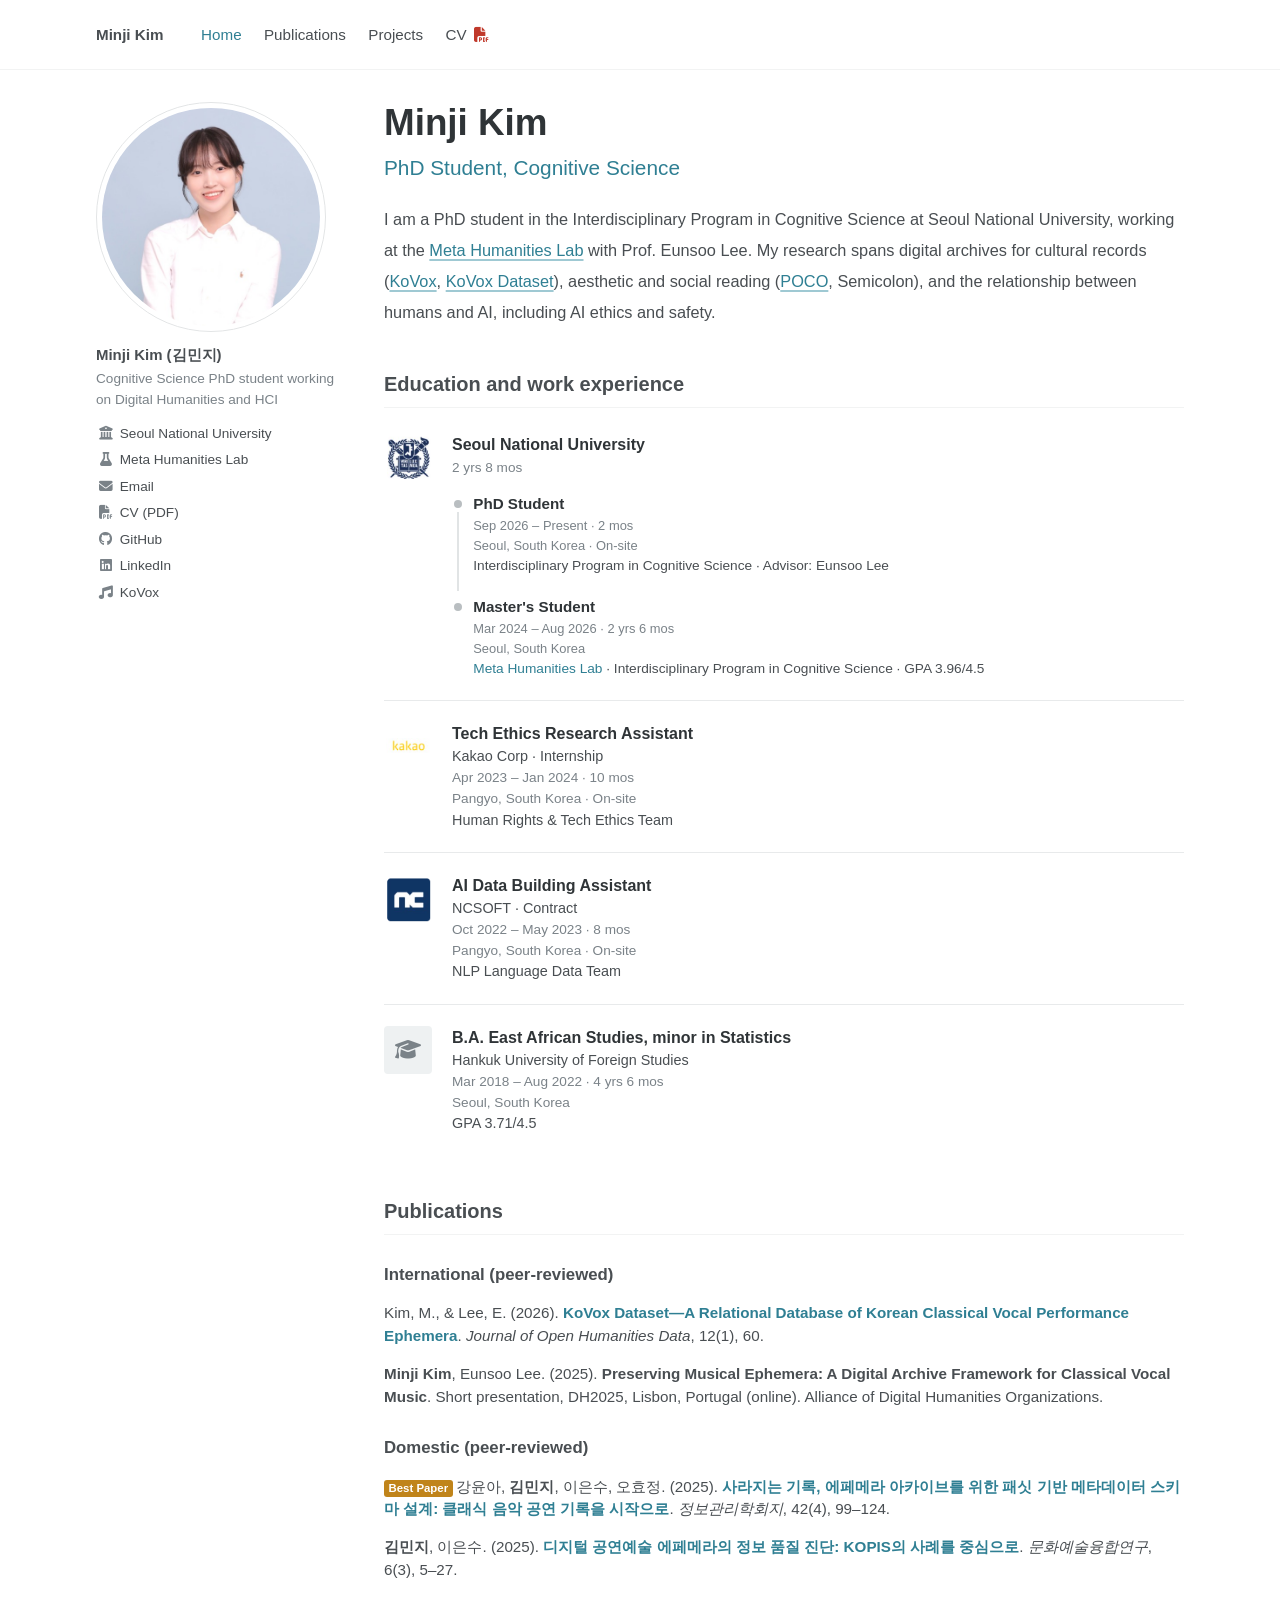
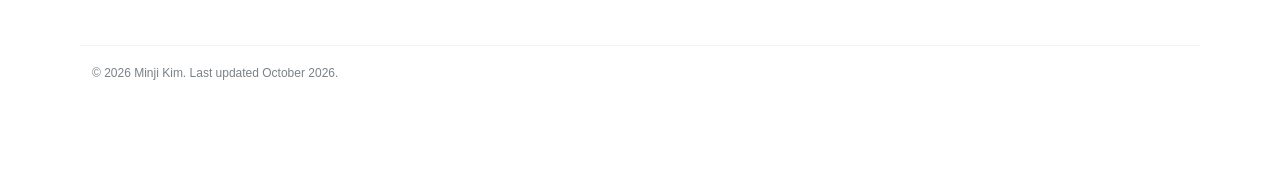
==== index.html @ e8cba194 "Add LinkedIn link to sidebar Co-Authored-By: Claude Opus 5.5 <noreply@anthropic.com>" ====
<!doctype html>
<html lang="en">
<head>
<meta charset="utf-8">
<meta name="viewport" content="width=device-width, initial-scale=1">
<title>Home - Minji Kim</title>
<meta name="description" content="Minji Kim (김민지) — Cognitive Science PhD student at Seoul National University. Digital Humanities, HCI, AI and Human.">
<link rel="stylesheet" href="https://cdnjs.cloudflare.com/ajax/libs/font-awesome/6.5.2/css/all.min.css">
<link rel="stylesheet" href="assets/style.css">
</head>
<body>
<header class="masthead">
  <div class="masthead__inner">
    <ul>
      <li><a class="site-title" href="index.html">Minji Kim</a></li>
      <li><a href="index.html" class="active">Home</a></li>
      <li><a href="publications.html">Publications</a></li>
      <li><a href="projects.html">Projects</a></li>
      <li><a href="files/Minji_Kim_CV.pdf" target="_blank" rel="noopener">CV <i class="fas fa-file-pdf" aria-label="PDF"></i></a></li>
    </ul>
  </div>
</header>
<div id="main">

<aside class="sidebar">
  <div class="author__avatar"><img src="images/profile.jpg" alt="Minji Kim (김민지)"></div>
  <h3 class="author__name">Minji Kim (김민지)</h3>
  <p class="author__bio">Cognitive Science PhD student working on Digital Humanities and HCI</p>
  <ul class="author__urls">
    <li><i class="fas fa-building-columns"></i>Seoul National University</li>
    <li><a href="https://www.metahumanities.org/" target="_blank" rel="noopener"><i class="fas fa-flask"></i>Meta Humanities Lab</a></li>
    <li><a href="mailto:happyhill@snu.ac.kr"><i class="fas fa-envelope"></i>Email</a></li>
    <li><a href="files/Minji_Kim_CV.pdf" target="_blank" rel="noopener"><i class="fas fa-file-pdf"></i>CV (PDF)</a></li>
    <li><a href="https://github.com/happyhillll" target="_blank" rel="noopener"><i class="fab fa-github"></i>GitHub</a></li>
    <li><a href="https://www.linkedin.com/in/%EB%AF%BC%EC%A7%80-%EA%B9%80-958762246" target="_blank" rel="noopener"><i class="fab fa-linkedin"></i>LinkedIn</a></li>
    <li><a href="https://kovox.co.kr/" target="_blank" rel="noopener"><i class="fas fa-music"></i>KoVox</a></li>
  </ul>
</aside>
<article class="page__content">


<header class="intro">
  <h1 class="intro__name">Minji Kim</h1>
  <p class="intro__role">PhD Student, Cognitive Science</p>
  <p class="intro__text">I am a PhD student in the Interdisciplinary Program in Cognitive Science at Seoul National University, working at the <a href="https://www.metahumanities.org/" target="_blank" rel="noopener">Meta Humanities Lab</a> with Prof. Eunsoo Lee. My research spans digital archives for cultural records (<a href="https://kovox.co.kr/" target="_blank" rel="noopener">KoVox</a>, <a href="https://doi.org/10.5334/johd.417" target="_blank" rel="noopener">KoVox Dataset</a>), aesthetic and social reading (<a href="https://happyhillll.github.io/poco/" target="_blank" rel="noopener">POCO</a>, Semicolon), and the relationship between humans and AI, including AI ethics and safety.</p>
</header>

<h2 id="experience">Education and work experience</h2>
<div class="xl">
<section class="xl__item">
  <div class="xl__logo"><img src="images/logos/snu.png" alt="Seoul National University logo"></div>
  <div class="xl__body">
    <p class="xl__org">Seoul National University</p>
    <p class="xl__meta">2 yrs 8 mos</p>
    <ol class="xl__roles">
      <li>
      <p class="xl__title">PhD Student</p>
      <p class="xl__meta">Sep 2026 – Present · 2 mos</p>
      <p class="xl__meta">Seoul, South Korea · On-site</p>
      <p class="xl__note">Interdisciplinary Program in Cognitive Science · Advisor: Eunsoo Lee</p>
      </li>
      <li>
      <p class="xl__title">Master's Student</p>
      <p class="xl__meta">Mar 2024 – Aug 2026 · 2 yrs 6 mos</p>
      <p class="xl__meta">Seoul, South Korea</p>
      <p class="xl__note"><a href="https://www.metahumanities.org/" target="_blank" rel="noopener">Meta Humanities Lab</a> · Interdisciplinary Program in Cognitive Science · GPA 3.96/4.5</p>
      </li>
    </ol>
  </div>
</section>
<section class="xl__item">
  <div class="xl__logo"><img src="images/logos/kakao.png" alt="Kakao logo"></div>
  <div class="xl__body">
    <p class="xl__title">Tech Ethics Research Assistant</p>
      <p class="xl__sub">Kakao Corp · Internship</p>
      <p class="xl__meta">Apr 2023 – Jan 2024 · 10 mos</p>
      <p class="xl__meta">Pangyo, South Korea · On-site</p>
      <p class="xl__note">Human Rights &amp; Tech Ethics Team</p>
  </div>
</section>
<section class="xl__item">
  <div class="xl__logo"><img src="images/logos/nc.png" alt="NCSOFT logo"></div>
  <div class="xl__body">
    <p class="xl__title">AI Data Building Assistant</p>
      <p class="xl__sub">NCSOFT · Contract</p>
      <p class="xl__meta">Oct 2022 – May 2023 · 8 mos</p>
      <p class="xl__meta">Pangyo, South Korea · On-site</p>
      <p class="xl__note">NLP Language Data Team</p>
  </div>
</section>
<section class="xl__item">
  <div class="xl__logo"><span class="xl__logo-fallback"><i class="fas fa-graduation-cap" aria-hidden="true"></i></span></div>
  <div class="xl__body">
    <p class="xl__title">B.A. East African Studies, minor in Statistics</p>
      <p class="xl__sub">Hankuk University of Foreign Studies</p>
      <p class="xl__meta">Mar 2018 – Aug 2022 · 4 yrs 6 mos</p>
      <p class="xl__meta">Seoul, South Korea</p>
      <p class="xl__note">GPA 3.71/4.5</p>
  </div>
</section>
</div>

<h2 id="publications">Publications</h2>
<h3>International (peer-reviewed)</h3>

<p>Kim, M., &amp; Lee, E. (2026). <a href="https://doi.org/10.5334/johd.417" target="_blank" rel="noopener"><strong>KoVox Dataset—A Relational Database of Korean Classical Vocal Performance Ephemera</strong></a>. <em>Journal of Open Humanities Data</em>, 12(1), 60.</p>
<p><strong>Minji Kim</strong>, Eunsoo Lee. (2025). <strong>Preserving Musical Ephemera: A Digital Archive Framework for Classical Vocal Music</strong>. Short presentation, DH2025, Lisbon, Portugal (online). Alliance of Digital Humanities Organizations.</p>
<h3>Domestic (peer-reviewed)</h3>

<p><span class="badge">Best Paper</span>강윤아, <strong>김민지</strong>, 이은수, 오효정. (2025). <a href="https://doi.org/10.3743/KOSIM.2025.42.4.099" target="_blank" rel="noopener"><strong>사라지는 기록, 에페메라 아카이브를 위한 패싯 기반 메타데이터 스키마 설계: 클래식 음악 공연 기록을 시작으로</strong></a>. <em>정보관리학회지</em>, 42(4), 99–124.</p>
<p><strong>김민지</strong>, 이은수. (2025). <a href="https://doi.org/10.47415/IRAC.6.3.1" target="_blank" rel="noopener"><strong>디지털 공연예술 에페메라의 정보 품질 진단: KOPIS의 사례를 중심으로</strong></a>. <em>문화예술융합연구</em>, 6(3), 5–27.</p>

</article>
</div>
<footer class="page__footer">© 2026 Minji Kim. Last updated October 2026.</footer>
</body>
</html>
---- assets/style.css ----
/* Layout modeled on the AcademicPages / Minimal Mistakes theme */
:root {
  --text: #494e52;
  --text-light: #7a8288;
  --bg: #fff;
  --border: #f2f3f3;
  --link: #2f7f93;
  --link-hover: #23606f;
  --font: -apple-system, ".SFNSText-Regular", "San Francisco", "Roboto", "Segoe UI",
          "Helvetica Neue", "Apple SD Gothic Neo", "Malgun Gothic", Arial, sans-serif;
}

* { box-sizing: border-box; }
html { font-size: 16px; -webkit-text-size-adjust: 100%; }
body {
  margin: 0;
  padding: 70px 0 6em;
  background: var(--bg);
  color: var(--text);
  font-family: var(--font);
  line-height: 1.5;
}
a { color: var(--link); text-decoration: none; }
a:hover { color: var(--link-hover); text-decoration: underline; }

/* Top navigation */
.masthead {
  position: fixed; top: 0; left: 0; right: 0; height: 70px;
  background: var(--bg);
  border-bottom: 1px solid var(--border);
  z-index: 20;
}
.masthead__inner {
  max-width: 1120px; margin: 0 auto; padding: 0 1em;
  height: 100%; display: flex; align-items: center; overflow-x: auto;
}
.masthead ul { list-style: none; margin: 0; padding: 0; display: flex; gap: 1.4em; white-space: nowrap; }
.masthead a { color: var(--text); font-size: 0.95em; }
.masthead a:hover { color: var(--link); text-decoration: none; }
.masthead .site-title { font-weight: 700; padding-right: 1em; }
.masthead a.active { color: var(--link); }

/* Main grid */
#main {
  max-width: 1120px; margin: 0 auto; padding: 2em 1em 0;
  display: grid; grid-template-columns: 240px 1fr; gap: 3em;
}

/* Sidebar */
.sidebar { position: sticky; top: 100px; align-self: start; font-size: 0.85em; }
.author__avatar img {
  width: 100%; max-width: 230px; border-radius: 50%;
  border: 1px solid #e3e5e6; padding: 5px; display: block;
}
.author__name { margin: 0.8em 0 0.2em; font-size: 1.1em; color: var(--text); }
.author__bio { margin: 0 0 1em; color: var(--text-light); }
.author__urls { list-style: none; margin: 0; padding: 0; }
.author__urls li { margin-bottom: 0.45em; white-space: nowrap; }
.author__urls a { color: var(--text); }
.author__urls a:hover { color: var(--link); }
.author__urls i { width: 1.4em; text-align: center; margin-right: 0.35em; color: var(--text-light); }

/* Content */
.page__title { margin: 0 0 0.6em; font-size: 1.563em; line-height: 1.2; }
.page__content h2 {
  font-size: 1.25em; margin: 2em 0 0.6em; padding-bottom: 0.4em;
  border-bottom: 1px solid var(--border);
}
.page__content h3 { font-size: 1.05em; margin: 1.6em 0 0.4em; }
.page__content p, .page__content li { font-size: 0.95em; }
.page__content ul { padding-left: 1.3em; }
.page__content li { margin-bottom: 0.3em; }
.meta { color: var(--text-light); font-size: 0.85em; }
.entry { margin-bottom: 1.4em; }
.entry h3 { margin: 0 0 0.15em; display: flex; justify-content: space-between; gap: 1em; flex-wrap: wrap; }
.entry h3 .meta { font-weight: normal; }
.badge {
  display: inline-block; font-size: 0.75em; font-weight: 600; color: #fff;
  background: #c0841a; border-radius: 3px; padding: 0 0.4em; margin-right: 0.3em;
}

/* Footer */
.page__footer {
  max-width: 1120px; margin: 4em auto 0; padding: 1.5em 1em 0;
  border-top: 1px solid var(--border);
  color: var(--text-light); font-size: 0.75em;
}

/* Phone width */
@media (max-width: 760px) {
  #main { grid-template-columns: 1fr; gap: 1.5em; padding-top: 1.2em; }
  .sidebar {
    position: static; display: grid; grid-template-columns: 130px 1fr;
    gap: 0 1em; align-items: center; border-bottom: 1px solid var(--border); padding-bottom: 1em;
  }
  .author__avatar { grid-row: span 2; }
  .author__avatar img { max-width: 130px; }
  .author__name { margin-top: 0; }
  .author__urls { grid-column: 1 / -1; display: flex; flex-wrap: wrap; gap: 0.2em 1em; margin-top: 0.8em; }
}
@media (max-width: 480px) {
  .masthead ul { gap: 0.9em; }
  .masthead a { font-size: 0.85em; }
  .masthead .site-title { padding-right: 0.2em; }
}

/* Project screenshots */
.project-img { display: block; margin: 0.6em 0 0.8em; }
.project-img img {
  display: block; width: 100%; height: auto;
  border: 1px solid #e3e5e6; border-radius: 6px;
}
.project-img:hover img { border-color: var(--link); }

/* Home: CV-style sections */
.page__content h2.first { margin-top: 0; }
.meta.row { display: flex; justify-content: space-between; gap: 1em; flex-wrap: wrap; margin-top: 0; }
.masthead .fa-file-pdf { color: #c0392b; margin-left: 0.2em; }

/* Experience-style entries: title + date, org in accent, short description */
.xp { margin: 0 0 2.2em; }
.xp__head { display: flex; justify-content: space-between; align-items: baseline; gap: 0.4em 1.5em; flex-wrap: wrap; }
.xp__head h3 { margin: 0; font-size: 1.15em; line-height: 1.35; color: #2f3437; }
.xp__date { color: var(--text-light); font-size: 0.85em; white-space: nowrap; }
.page__content .xp__org { margin: 0.35em 0 0; color: var(--link); font-size: 0.92em; }
.page__content .xp__desc { margin: 0.6em 0 0; line-height: 1.75; }
.xp .project-img { margin: 0.9em 0 0; }
.page__content h2 { margin-bottom: 1.1em; }

/* Home intro */
.intro { margin-bottom: 2.6em; }
.intro__name { margin: 0; font-size: 2.3em; line-height: 1.15; color: #2f3437; }
.page__content .intro__role { margin: 0.35em 0 1em; font-size: 1.3em; color: var(--link); }
.page__content .intro__text { font-size: 1.02em; line-height: 1.9; }
.intro__text a { text-decoration: underline; text-decoration-color: #9fc9d3; text-decoration-thickness: 2px; text-underline-offset: 3px; }

/* Education and work experience table */
.timeline { width: 100%; border-collapse: collapse; font-size: 0.95em; border: 1px solid #e8eaeb; }
.timeline td { padding: 0.8em 1em; border-bottom: 1px solid #e8eaeb; vertical-align: top; }
.timeline td.timeline__date { width: 9em; white-space: nowrap; border-left: 1px solid #e8eaeb; }
.timeline tr.current td { background: #f2f3f3; font-weight: 700; }

/* Project chunks: text left, images right, divided by rules */
.chunk {
  display: grid; grid-template-columns: minmax(0, 1fr) minmax(0, 1.15fr); gap: 2em;
  align-items: start; padding: 2em 0; border-top: 1px solid #e3e5e6;
}
.chunk:last-child { border-bottom: 1px solid #e3e5e6; }
.chunk--text { grid-template-columns: 1fr; }
.chunk__text h3 { margin: 0 0 0.3em; font-size: 1.15em; line-height: 1.35; color: #2f3437; }
.chunk__date { display: block; margin-top: 0.25em; font-size: 0.78em; font-weight: normal; color: var(--text-light); }
.page__content .chunk__link { margin: 0 0 0.6em; font-size: 0.9em; }
.chunk__text ul { list-style: square; margin: 0.6em 0 0; }
.page__content .chunk__text li { margin-bottom: 0.45em; line-height: 1.6; }
.chunk__media { display: grid; gap: 0.6em; }
.chunk__media img { display: block; width: 100%; height: auto; border: 1px solid #e3e5e6; border-radius: 4px; }
.chunk__media a:hover img { border-color: var(--link); }

@media (max-width: 900px) {
  .chunk { grid-template-columns: 1fr; gap: 1.2em; }
}
@media (max-width: 480px) {
  .intro__name { font-size: 1.9em; }
  .timeline td { padding: 0.65em 0.7em; }
  .timeline td.timeline__date { width: auto; }
}
.chunk__media img.thumb { max-width: 380px; }
.page__content p.chunk__link:not(:has(a)) { color: var(--link); }

/* LinkedIn-style experience list */
.xl__item { display: grid; grid-template-columns: 52px 1fr; gap: 0 1em; padding: 1.3em 0; border-bottom: 1px solid #e8eaeb; }
.xl__item:first-child { padding-top: 0.2em; }
.xl__item:last-child { border-bottom: 0; }
.xl__logo img, .xl__logo-fallback { display: block; width: 48px; height: 48px; object-fit: contain; border-radius: 4px; }
.xl__logo-fallback { display: flex; align-items: center; justify-content: center; background: #eef1f2; color: var(--text-light); font-size: 1.3em; }
.page__content .xl__item p { margin: 0; }
.page__content .xl__org, .page__content .xl__title { font-weight: 600; color: #2f3437; font-size: 1em; }
.page__content .xl__sub { font-size: 0.9em; }
.page__content .xl__meta { font-size: 0.85em; color: var(--text-light); line-height: 1.55; }
.page__content .xl__note { margin-top: 0.5em; font-size: 0.9em; }
.xl__roles { list-style: none; margin: 0.9em 0 0; padding: 0; }
.xl__roles li { position: relative; padding: 0 0 1.3em 1.4em; margin: 0; }
.xl__roles li:last-child { padding-bottom: 0; }
.xl__roles li::before { content: ""; position: absolute; left: 2px; top: 0.45em; width: 8px; height: 8px; border-radius: 50%; background: #b9bec1; }
.xl__roles li:not(:last-child)::after { content: ""; position: absolute; left: 5px; top: 1.3em; bottom: 0.3em; width: 2px; background: #e1e4e5; }
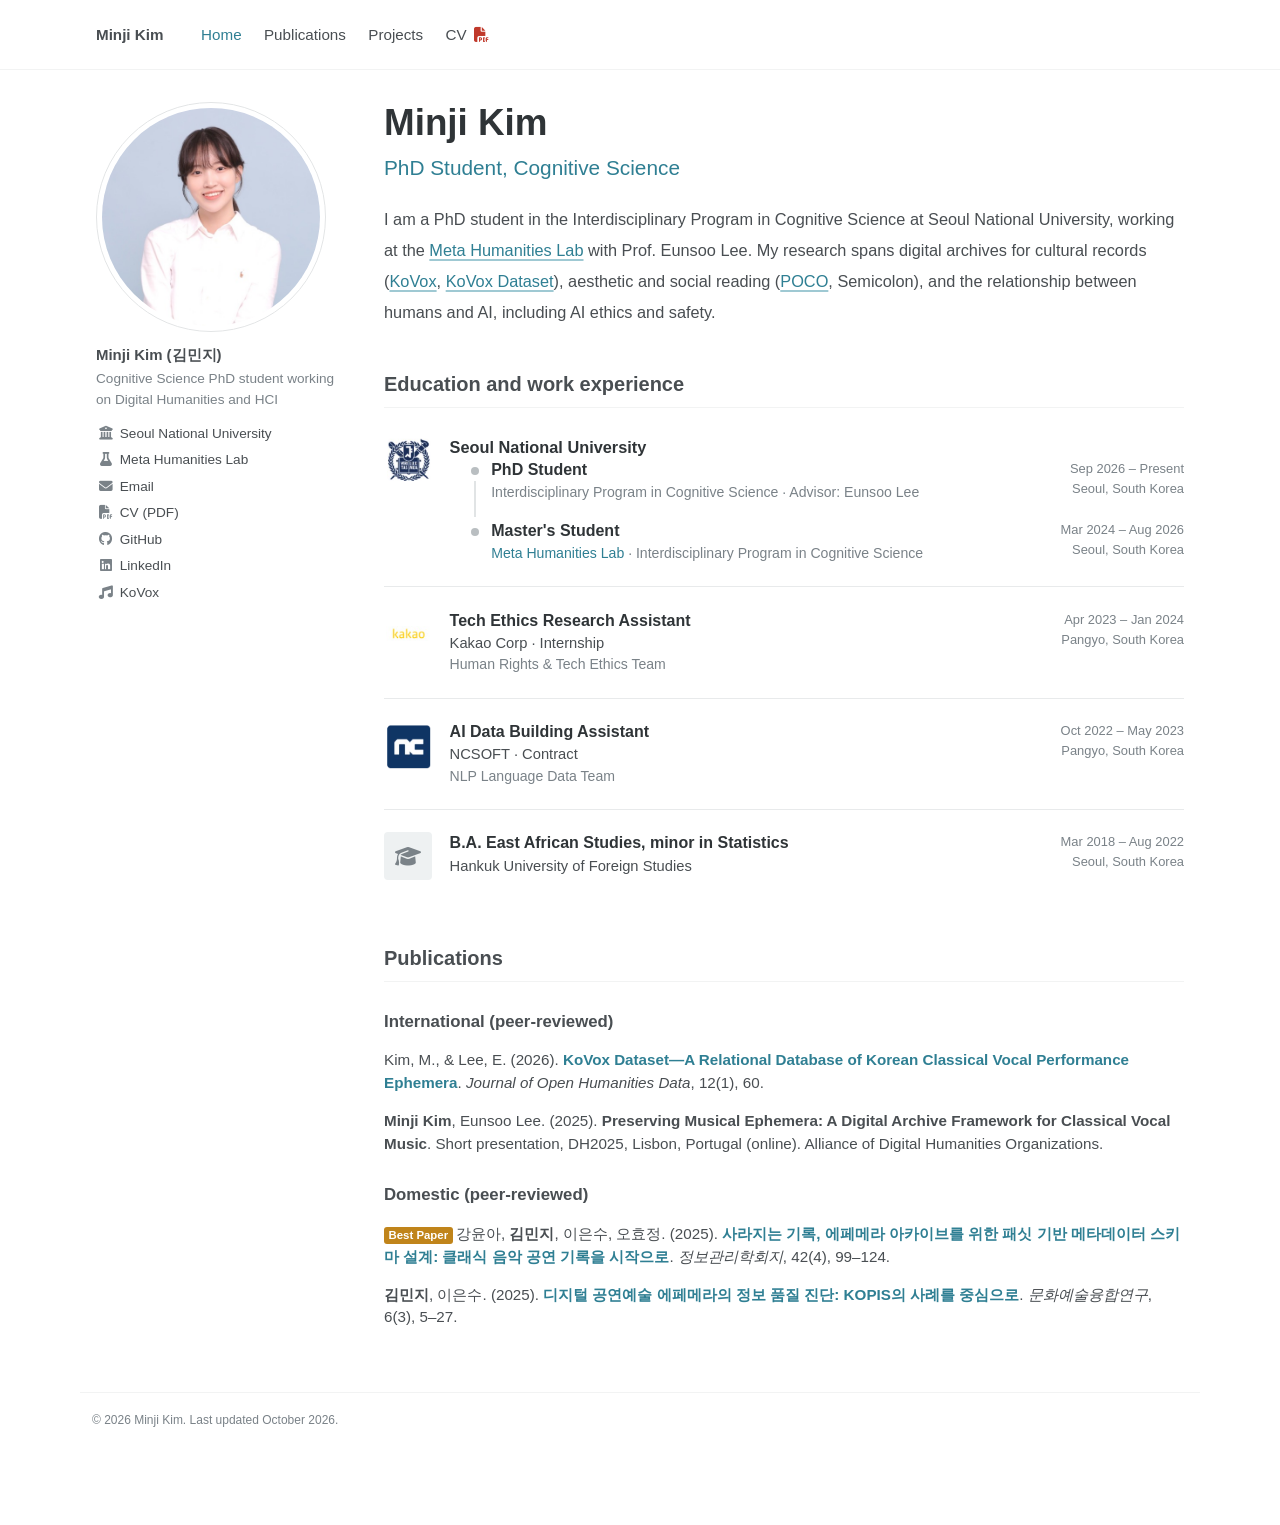
==== commit 686c5bd1: "Experience: dates and place on the right, drop durations and GPA; cache-bust CSS Co-Authored-By: Cla" ====
--- a/index.html
+++ b/index.html
@@ -6,7 +6,7 @@
 <title>Home - Minji Kim</title>
 <meta name="description" content="Minji Kim (김민지) — Cognitive Science PhD student at Seoul National University. Digital Humanities, HCI, AI and Human.">
 <link rel="stylesheet" href="https://cdnjs.cloudflare.com/ajax/libs/font-awesome/6.5.2/css/all.min.css">
-<link rel="stylesheet" href="assets/style.css">
+<link rel="stylesheet" href="assets/style.css?v=23e4fc70">
 </head>
 <body>
 <header class="masthead">
@@ -51,51 +51,28 @@
   <div class="xl__logo"><img src="images/logos/snu.png" alt="Seoul National University logo"></div>
   <div class="xl__body">
     <p class="xl__org">Seoul National University</p>
-    <p class="xl__meta">2 yrs 8 mos</p>
-    <ol class="xl__roles">
-      <li>
-      <p class="xl__title">PhD Student</p>
-      <p class="xl__meta">Sep 2026 – Present · 2 mos</p>
-      <p class="xl__meta">Seoul, South Korea · On-site</p>
-      <p class="xl__note">Interdisciplinary Program in Cognitive Science · Advisor: Eunsoo Lee</p>
-      </li>
-      <li>
-      <p class="xl__title">Master's Student</p>
-      <p class="xl__meta">Mar 2024 – Aug 2026 · 2 yrs 6 mos</p>
-      <p class="xl__meta">Seoul, South Korea</p>
-      <p class="xl__note"><a href="https://www.metahumanities.org/" target="_blank" rel="noopener">Meta Humanities Lab</a> · Interdisciplinary Program in Cognitive Science · GPA 3.96/4.5</p>
-      </li>
-    </ol>
+    <ul class="xl__roles">
+      <li><div class="xl__role"><div class="xl__main"><p class="xl__title">PhD Student</p><p class="xl__note">Interdisciplinary Program in Cognitive Science · Advisor: Eunsoo Lee</p></div><div class="xl__side"><p>Sep 2026 – Present</p><p>Seoul, South Korea</p></div></div></li>
+      <li><div class="xl__role"><div class="xl__main"><p class="xl__title">Master's Student</p><p class="xl__note"><a href="https://www.metahumanities.org/" target="_blank" rel="noopener">Meta Humanities Lab</a> · Interdisciplinary Program in Cognitive Science</p></div><div class="xl__side"><p>Mar 2024 – Aug 2026</p><p>Seoul, South Korea</p></div></div></li>
+    </ul>
   </div>
 </section>
 <section class="xl__item">
   <div class="xl__logo"><img src="images/logos/kakao.png" alt="Kakao logo"></div>
   <div class="xl__body">
-    <p class="xl__title">Tech Ethics Research Assistant</p>
-      <p class="xl__sub">Kakao Corp · Internship</p>
-      <p class="xl__meta">Apr 2023 – Jan 2024 · 10 mos</p>
-      <p class="xl__meta">Pangyo, South Korea · On-site</p>
-      <p class="xl__note">Human Rights &amp; Tech Ethics Team</p>
+    <div class="xl__role"><div class="xl__main"><p class="xl__title">Tech Ethics Research Assistant</p><p class="xl__sub">Kakao Corp · Internship</p><p class="xl__note">Human Rights &amp; Tech Ethics Team</p></div><div class="xl__side"><p>Apr 2023 – Jan 2024</p><p>Pangyo, South Korea</p></div></div>
   </div>
 </section>
 <section class="xl__item">
   <div class="xl__logo"><img src="images/logos/nc.png" alt="NCSOFT logo"></div>
   <div class="xl__body">
-    <p class="xl__title">AI Data Building Assistant</p>
-      <p class="xl__sub">NCSOFT · Contract</p>
-      <p class="xl__meta">Oct 2022 – May 2023 · 8 mos</p>
-      <p class="xl__meta">Pangyo, South Korea · On-site</p>
-      <p class="xl__note">NLP Language Data Team</p>
+    <div class="xl__role"><div class="xl__main"><p class="xl__title">AI Data Building Assistant</p><p class="xl__sub">NCSOFT · Contract</p><p class="xl__note">NLP Language Data Team</p></div><div class="xl__side"><p>Oct 2022 – May 2023</p><p>Pangyo, South Korea</p></div></div>
   </div>
 </section>
 <section class="xl__item">
   <div class="xl__logo"><span class="xl__logo-fallback"><i class="fas fa-graduation-cap" aria-hidden="true"></i></span></div>
   <div class="xl__body">
-    <p class="xl__title">B.A. East African Studies, minor in Statistics</p>
-      <p class="xl__sub">Hankuk University of Foreign Studies</p>
-      <p class="xl__meta">Mar 2018 – Aug 2022 · 4 yrs 6 mos</p>
-      <p class="xl__meta">Seoul, South Korea</p>
-      <p class="xl__note">GPA 3.71/4.5</p>
+    <div class="xl__role"><div class="xl__main"><p class="xl__title">B.A. East African Studies, minor in Statistics</p><p class="xl__sub">Hankuk University of Foreign Studies</p></div><div class="xl__side"><p>Mar 2018 – Aug 2022</p><p>Seoul, South Korea</p></div></div>
   </div>
 </section>
 </div>
--- a/assets/style.css
+++ b/assets/style.css
@@ -168,18 +168,27 @@
 .page__content p.chunk__link:not(:has(a)) { color: var(--link); }
 
 /* LinkedIn-style experience list */
-.xl__item { display: grid; grid-template-columns: 52px 1fr; gap: 0 1em; padding: 1.3em 0; border-bottom: 1px solid #e8eaeb; }
-.xl__item:first-child { padding-top: 0.2em; }
+.xl__item { display: grid; grid-template-columns: 48px minmax(0, 1fr); gap: 0 1.1em; padding: 1.4em 0; border-bottom: 1px solid #e8eaeb; }
+.xl__item:first-child { padding-top: 0.3em; }
 .xl__item:last-child { border-bottom: 0; }
 .xl__logo img, .xl__logo-fallback { display: block; width: 48px; height: 48px; object-fit: contain; border-radius: 4px; }
 .xl__logo-fallback { display: flex; align-items: center; justify-content: center; background: #eef1f2; color: var(--text-light); font-size: 1.3em; }
-.page__content .xl__item p { margin: 0; }
-.page__content .xl__org, .page__content .xl__title { font-weight: 600; color: #2f3437; font-size: 1em; }
-.page__content .xl__sub { font-size: 0.9em; }
-.page__content .xl__meta { font-size: 0.85em; color: var(--text-light); line-height: 1.55; }
-.page__content .xl__note { margin-top: 0.5em; font-size: 0.9em; }
-.xl__roles { list-style: none; margin: 0.9em 0 0; padding: 0; }
-.xl__roles li { position: relative; padding: 0 0 1.3em 1.4em; margin: 0; }
-.xl__roles li:last-child { padding-bottom: 0; }
-.xl__roles li::before { content: ""; position: absolute; left: 2px; top: 0.45em; width: 8px; height: 8px; border-radius: 50%; background: #b9bec1; }
-.xl__roles li:not(:last-child)::after { content: ""; position: absolute; left: 5px; top: 1.3em; bottom: 0.3em; width: 2px; background: #e1e4e5; }
+.page__content .xl p { margin: 0; }
+.xl__role { display: flex; justify-content: space-between; align-items: flex-start; gap: 0.3em 2em; }
+.xl__main { min-width: 0; }
+.page__content .xl__org { font-weight: 700; color: #2f3437; font-size: 1.02em; margin-bottom: 0.7em; }
+.page__content .xl__title { font-weight: 600; color: #2f3437; font-size: 1em; line-height: 1.4; }
+.page__content .xl__sub { font-size: 0.92em; margin-top: 0.15em; }
+.page__content .xl__note { font-size: 0.88em; color: var(--text-light); margin-top: 0.25em; line-height: 1.5; }
+.xl__side { flex-shrink: 0; text-align: right; font-size: 0.85em; color: var(--text-light); line-height: 1.55; white-space: nowrap; }
+.xl__roles { list-style: none; margin: 0; padding: 0; }
+.page__content .xl__roles li { position: relative; margin: 0; padding: 0 0 1.1em 1.3em; font-size: 1em; }
+.page__content .xl__roles li:last-child { padding-bottom: 0; }
+.xl__roles li::before { content: ""; position: absolute; left: 1px; top: 0.5em; width: 8px; height: 8px; border-radius: 50%; background: #b9bec1; }
+.xl__roles li:not(:last-child)::after { content: ""; position: absolute; left: 4px; top: 1.35em; bottom: 0.2em; width: 2px; background: #e1e4e5; }
+@media (max-width: 600px) {
+  .xl__role { flex-direction: column; }
+  .xl__side { text-align: left; white-space: normal; margin-top: 0.3em; }
+  .xl__side p { display: inline; }
+  .xl__side p + p::before { content: " · "; }
+}
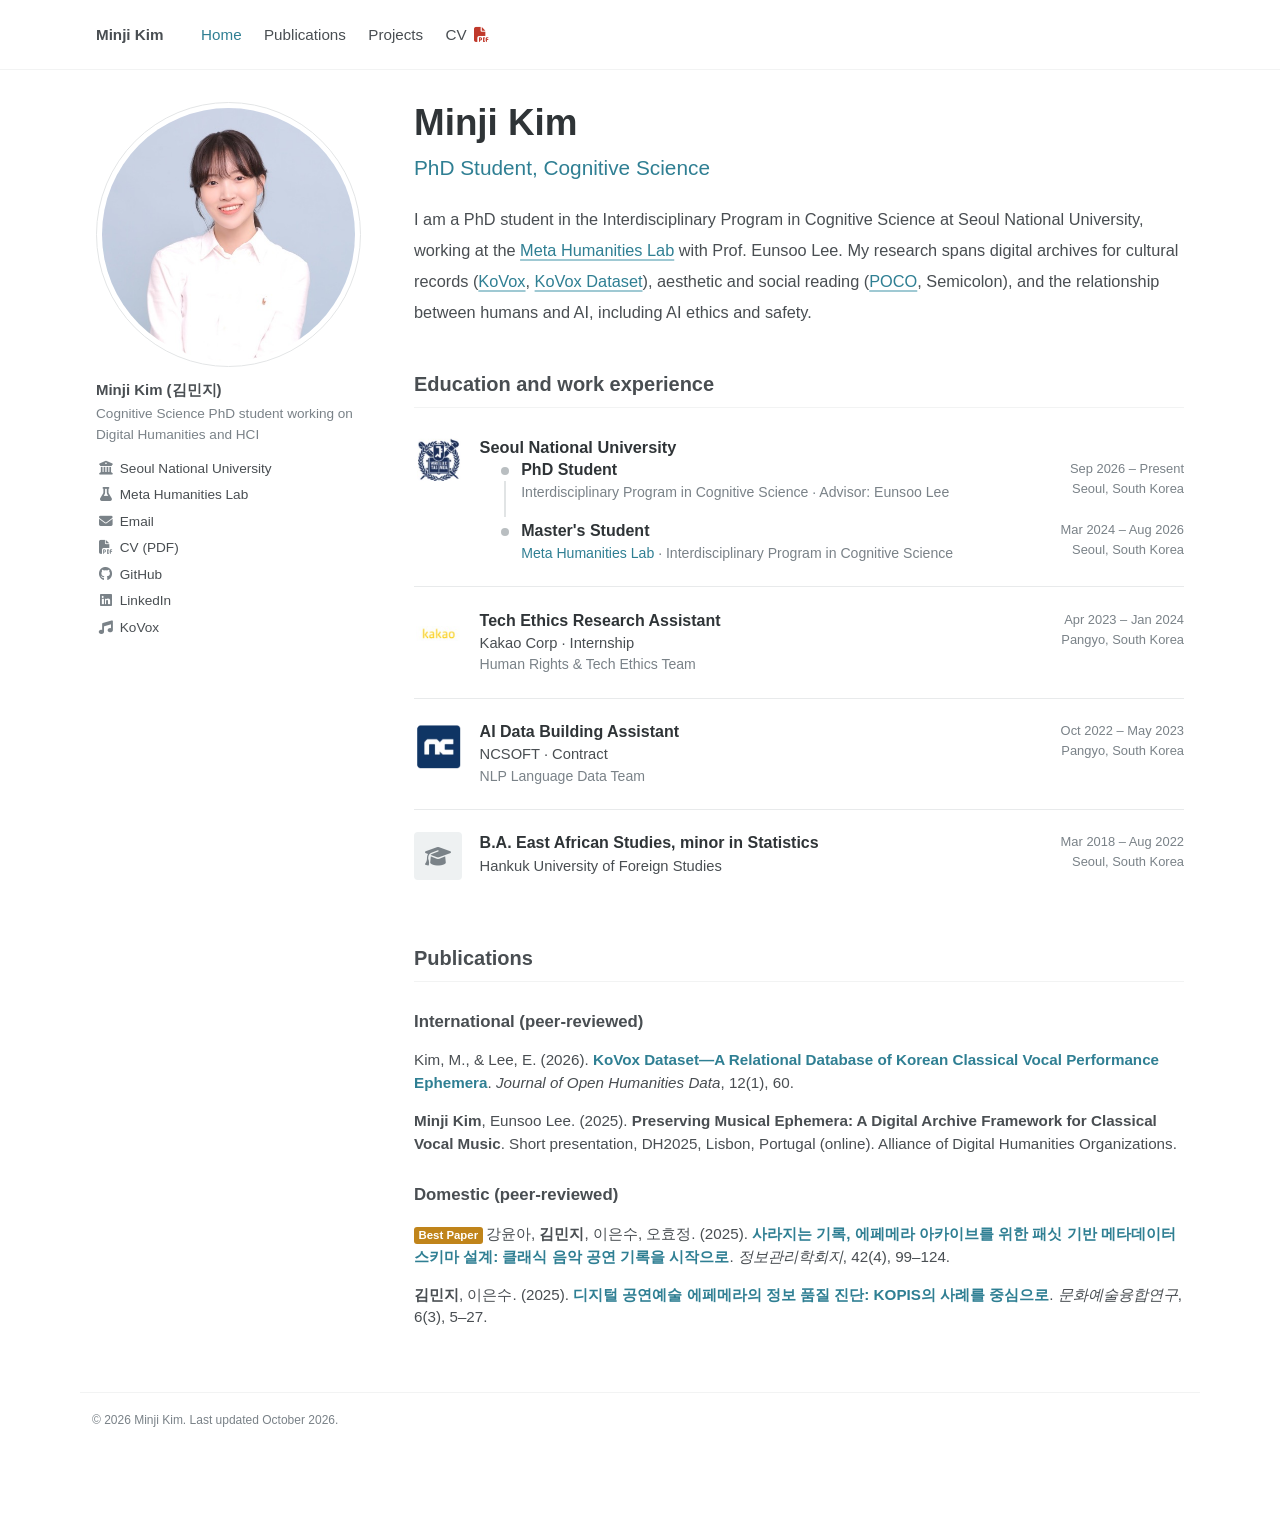
==== commit 4f00fe72: "Enlarge profile photo a bit more Co-Authored-By: Claude Opus 5.5 <noreply@anthropic.com>" ====
--- a/index.html
+++ b/index.html
@@ -6,7 +6,7 @@
 <title>Home - Minji Kim</title>
 <meta name="description" content="Minji Kim (김민지) — Cognitive Science PhD student at Seoul National University. Digital Humanities, HCI, AI and Human.">
 <link rel="stylesheet" href="https://cdnjs.cloudflare.com/ajax/libs/font-awesome/6.5.2/css/all.min.css">
-<link rel="stylesheet" href="assets/style.css?v=23e4fc70">
+<link rel="stylesheet" href="assets/style.css?v=b6eec47c">
 </head>
 <body>
 <header class="masthead">
--- a/assets/style.css
+++ b/assets/style.css
@@ -43,13 +43,13 @@
 /* Main grid */
 #main {
   max-width: 1120px; margin: 0 auto; padding: 2em 1em 0;
-  display: grid; grid-template-columns: 240px 1fr; gap: 3em;
+  display: grid; grid-template-columns: 270px 1fr; gap: 3em;
 }
 
 /* Sidebar */
 .sidebar { position: sticky; top: 100px; align-self: start; font-size: 0.85em; }
 .author__avatar img {
-  width: 100%; max-width: 230px; border-radius: 50%;
+  width: 100%; max-width: 265px; border-radius: 50%;
   border: 1px solid #e3e5e6; padding: 5px; display: block;
 }
 .author__name { margin: 0.8em 0 0.2em; font-size: 1.1em; color: var(--text); }
@@ -90,11 +90,11 @@
 @media (max-width: 760px) {
   #main { grid-template-columns: 1fr; gap: 1.5em; padding-top: 1.2em; }
   .sidebar {
-    position: static; display: grid; grid-template-columns: 130px 1fr;
+    position: static; display: grid; grid-template-columns: 150px 1fr;
     gap: 0 1em; align-items: center; border-bottom: 1px solid var(--border); padding-bottom: 1em;
   }
   .author__avatar { grid-row: span 2; }
-  .author__avatar img { max-width: 130px; }
+  .author__avatar img { max-width: 150px; }
   .author__name { margin-top: 0; }
   .author__urls { grid-column: 1 / -1; display: flex; flex-wrap: wrap; gap: 0.2em 1em; margin-top: 0.8em; }
 }
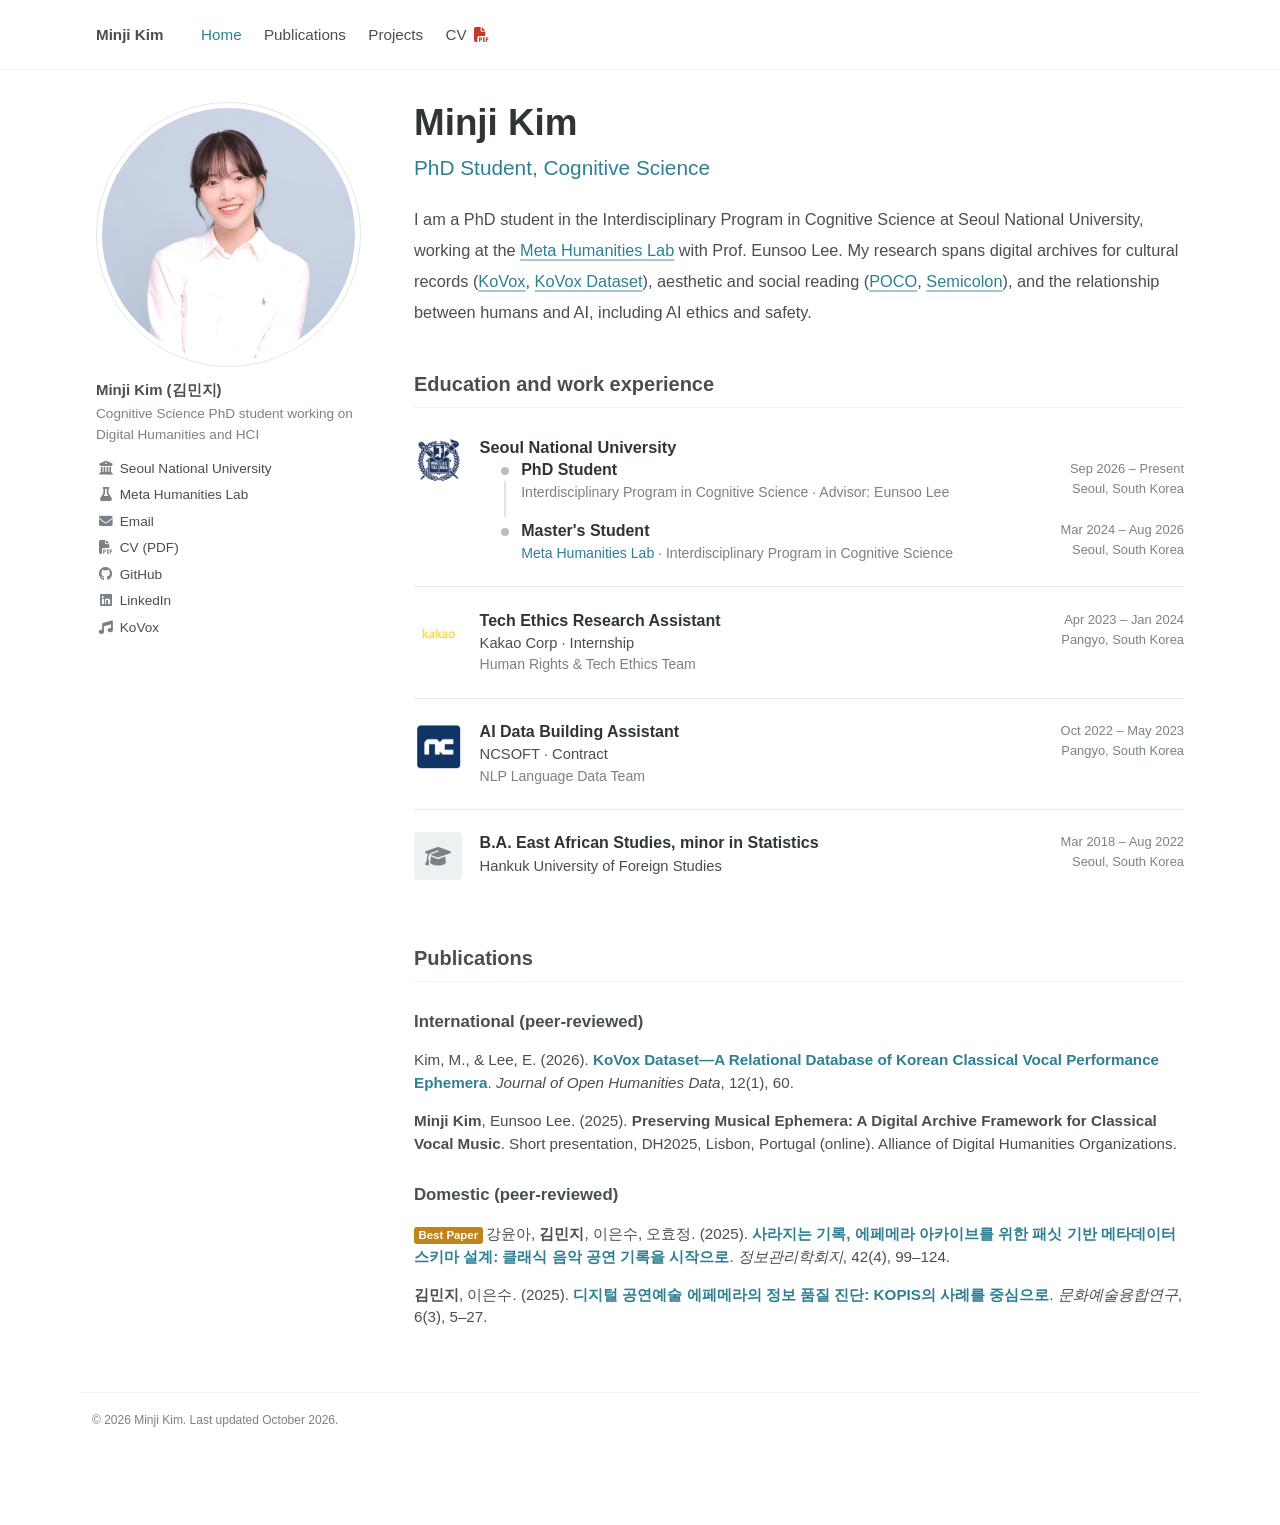
==== commit d4cb0c0d: "Link Semicolon to semicoloni.com Co-Authored-By: Claude Opus 5.5 <noreply@anthropic.com>" ====
--- a/index.html
+++ b/index.html
@@ -42,7 +42,7 @@
 <header class="intro">
   <h1 class="intro__name">Minji Kim</h1>
   <p class="intro__role">PhD Student, Cognitive Science</p>
-  <p class="intro__text">I am a PhD student in the Interdisciplinary Program in Cognitive Science at Seoul National University, working at the <a href="https://www.metahumanities.org/" target="_blank" rel="noopener">Meta Humanities Lab</a> with Prof. Eunsoo Lee. My research spans digital archives for cultural records (<a href="https://kovox.co.kr/" target="_blank" rel="noopener">KoVox</a>, <a href="https://doi.org/10.5334/johd.417" target="_blank" rel="noopener">KoVox Dataset</a>), aesthetic and social reading (<a href="https://happyhillll.github.io/poco/" target="_blank" rel="noopener">POCO</a>, Semicolon), and the relationship between humans and AI, including AI ethics and safety.</p>
+  <p class="intro__text">I am a PhD student in the Interdisciplinary Program in Cognitive Science at Seoul National University, working at the <a href="https://www.metahumanities.org/" target="_blank" rel="noopener">Meta Humanities Lab</a> with Prof. Eunsoo Lee. My research spans digital archives for cultural records (<a href="https://kovox.co.kr/" target="_blank" rel="noopener">KoVox</a>, <a href="https://doi.org/10.5334/johd.417" target="_blank" rel="noopener">KoVox Dataset</a>), aesthetic and social reading (<a href="https://happyhillll.github.io/poco/" target="_blank" rel="noopener">POCO</a>, <a href="https://semicoloni.com/" target="_blank" rel="noopener">Semicolon</a>), and the relationship between humans and AI, including AI ethics and safety.</p>
 </header>
 
 <h2 id="experience">Education and work experience</h2>
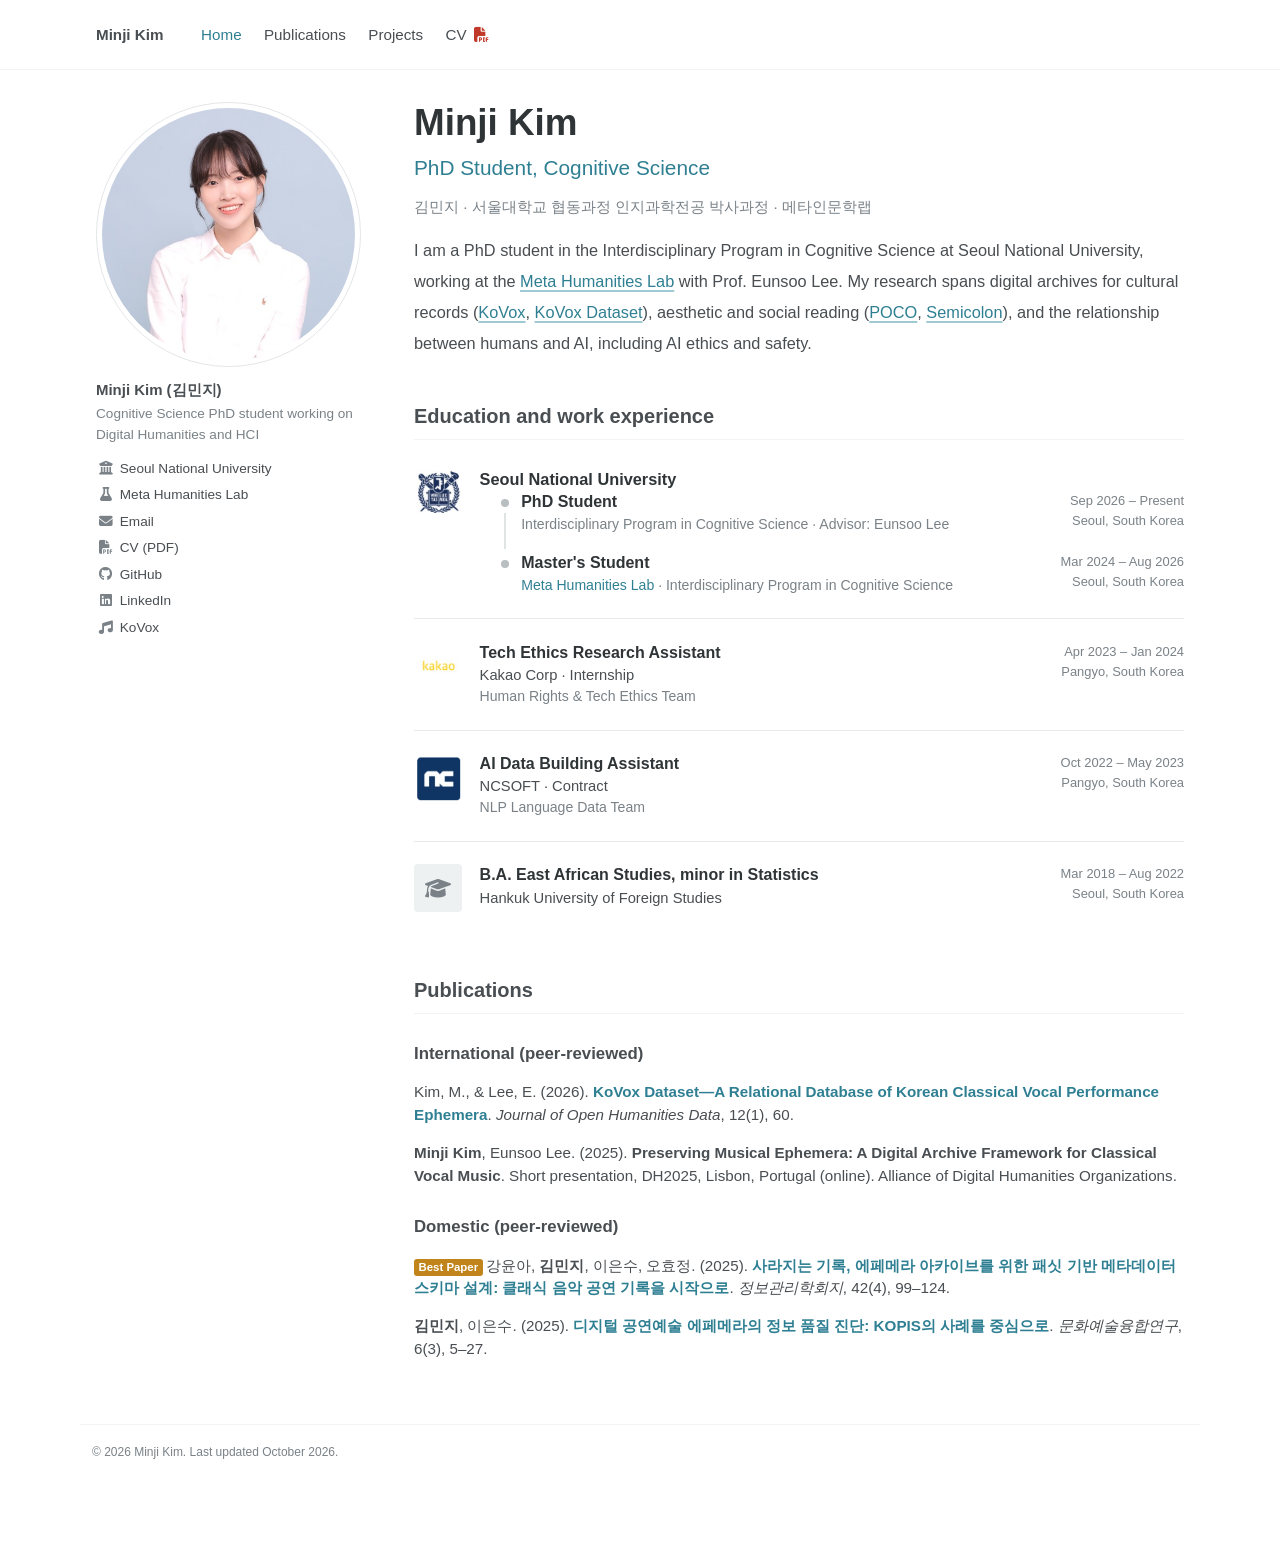
==== commit d522efe5: "Add Korean search info: titles, descriptions, Person structured data Co-Authored-By: Claude Opus 5.5" ====
--- a/index.html
+++ b/index.html
@@ -3,10 +3,20 @@
 <head>
 <meta charset="utf-8">
 <meta name="viewport" content="width=device-width, initial-scale=1">
-<title>Home - Minji Kim</title>
-<meta name="description" content="Minji Kim (김민지) — Cognitive Science PhD student at Seoul National University. Digital Humanities, HCI, AI and Human.">
+<title>김민지 Minji Kim | 서울대학교 인지과학 · 메타인문학랩</title>
+<meta name="description" content="김민지(Minji Kim) — 서울대학교 협동과정 인지과학전공 박사과정, 메타인문학랩(Meta Humanities Lab). 디지털 인문학, HCI, 공연예술 에페메라 아카이브(KoVox), 사람과 AI를 연구합니다. PhD student in Cognitive Science at Seoul National University.">
+<meta name="keywords" content="김민지, Minji Kim, 서울대학교, 서울대 인지과학, 인지과학 김민지, 협동과정 인지과학전공, 메타인문학랩, 메타휴머니티즈랩, Meta Humanities Lab, 디지털 인문학, Digital Humanities, HCI, KoVox, POCO">
+<meta name="author" content="김민지 (Minji Kim)">
+<link rel="canonical" href="https://happyhillll.github.io/">
+<meta property="og:type" content="profile">
+<meta property="og:title" content="김민지 Minji Kim | 서울대학교 인지과학 · 메타인문학랩">
+<meta property="og:description" content="김민지(Minji Kim) — 서울대학교 협동과정 인지과학전공 박사과정, 메타인문학랩(Meta Humanities Lab). 디지털 인문학, HCI, 공연예술 에페메라 아카이브(KoVox), 사람과 AI를 연구합니다. PhD student in Cognitive Science at Seoul National University.">
+<meta property="og:url" content="https://happyhillll.github.io/">
+<meta property="og:image" content="https://happyhillll.github.io/images/profile.jpg">
+<meta property="og:locale" content="ko_KR">
+<script type="application/ld+json">{"@context": "https://schema.org", "@type": "Person", "name": "김민지", "alternateName": ["Minji Kim", "Kim Minji"], "url": "https://happyhillll.github.io/", "image": "https://happyhillll.github.io/images/profile.jpg", "email": "mailto:happyhill@snu.ac.kr", "jobTitle": "PhD Student, Cognitive Science", "affiliation": [{"@type": "CollegeOrUniversity", "name": "서울대학교", "alternateName": "Seoul National University", "department": {"@type": "Organization", "name": "협동과정 인지과학전공"}}, {"@type": "Organization", "name": "메타인문학랩", "alternateName": "Meta Humanities Lab", "url": "https://www.metahumanities.org/"}], "alumniOf": [{"@type": "CollegeOrUniversity", "name": "서울대학교", "alternateName": "Seoul National University"}, {"@type": "CollegeOrUniversity", "name": "한국외국어대학교", "alternateName": "Hankuk University of Foreign Studies"}], "knowsAbout": ["인지과학", "디지털 인문학", "Digital Humanities", "HCI", "AI Ethics"], "sameAs": ["https://github.com/happyhillll", "https://www.linkedin.com/in/%EB%AF%BC%EC%A7%80-%EA%B9%80-958762246", "https://kovox.co.kr/"]}</script>
 <link rel="stylesheet" href="https://cdnjs.cloudflare.com/ajax/libs/font-awesome/6.5.2/css/all.min.css">
-<link rel="stylesheet" href="assets/style.css?v=b6eec47c">
+<link rel="stylesheet" href="assets/style.css?v=c9f5b0eb">
 </head>
 <body>
 <header class="masthead">
@@ -42,6 +52,7 @@
 <header class="intro">
   <h1 class="intro__name">Minji Kim</h1>
   <p class="intro__role">PhD Student, Cognitive Science</p>
+  <p class="intro__ko" lang="ko">김민지 · 서울대학교 협동과정 인지과학전공 박사과정 · 메타인문학랩</p>
   <p class="intro__text">I am a PhD student in the Interdisciplinary Program in Cognitive Science at Seoul National University, working at the <a href="https://www.metahumanities.org/" target="_blank" rel="noopener">Meta Humanities Lab</a> with Prof. Eunsoo Lee. My research spans digital archives for cultural records (<a href="https://kovox.co.kr/" target="_blank" rel="noopener">KoVox</a>, <a href="https://doi.org/10.5334/johd.417" target="_blank" rel="noopener">KoVox Dataset</a>), aesthetic and social reading (<a href="https://happyhillll.github.io/poco/" target="_blank" rel="noopener">POCO</a>, <a href="https://semicoloni.com/" target="_blank" rel="noopener">Semicolon</a>), and the relationship between humans and AI, including AI ethics and safety.</p>
 </header>
 
--- a/assets/style.css
+++ b/assets/style.css
@@ -192,3 +192,22 @@
   .xl__side p { display: inline; }
   .xl__side p + p::before { content: " · "; }
 }
+
+/* Project titles: full-width header row above text and images */
+.chunk { row-gap: 1em; padding: 2.2em 0; }
+.chunk__head {
+  grid-column: 1 / -1; display: flex; justify-content: space-between;
+  align-items: baseline; gap: 0.3em 1.5em; flex-wrap: wrap;
+}
+.page__content h3.chunk__title {
+  margin: 0; font-size: 1.32em; font-weight: 700; line-height: 1.3;
+  color: #1f2427; letter-spacing: -0.01em;
+}
+.chunk__head .chunk__date {
+  display: inline-block; margin: 0; font-size: 0.85em; color: var(--text-light); white-space: nowrap;
+}
+.page__content .chunk__text .chunk__link { margin-top: 0; }
+.chunk__text ul { margin-top: 0; }
+
+/* Korean one-line intro under the role */
+.page__content .intro__ko { margin: -0.5em 0 1.1em; font-size: 0.95em; color: var(--text-light); }
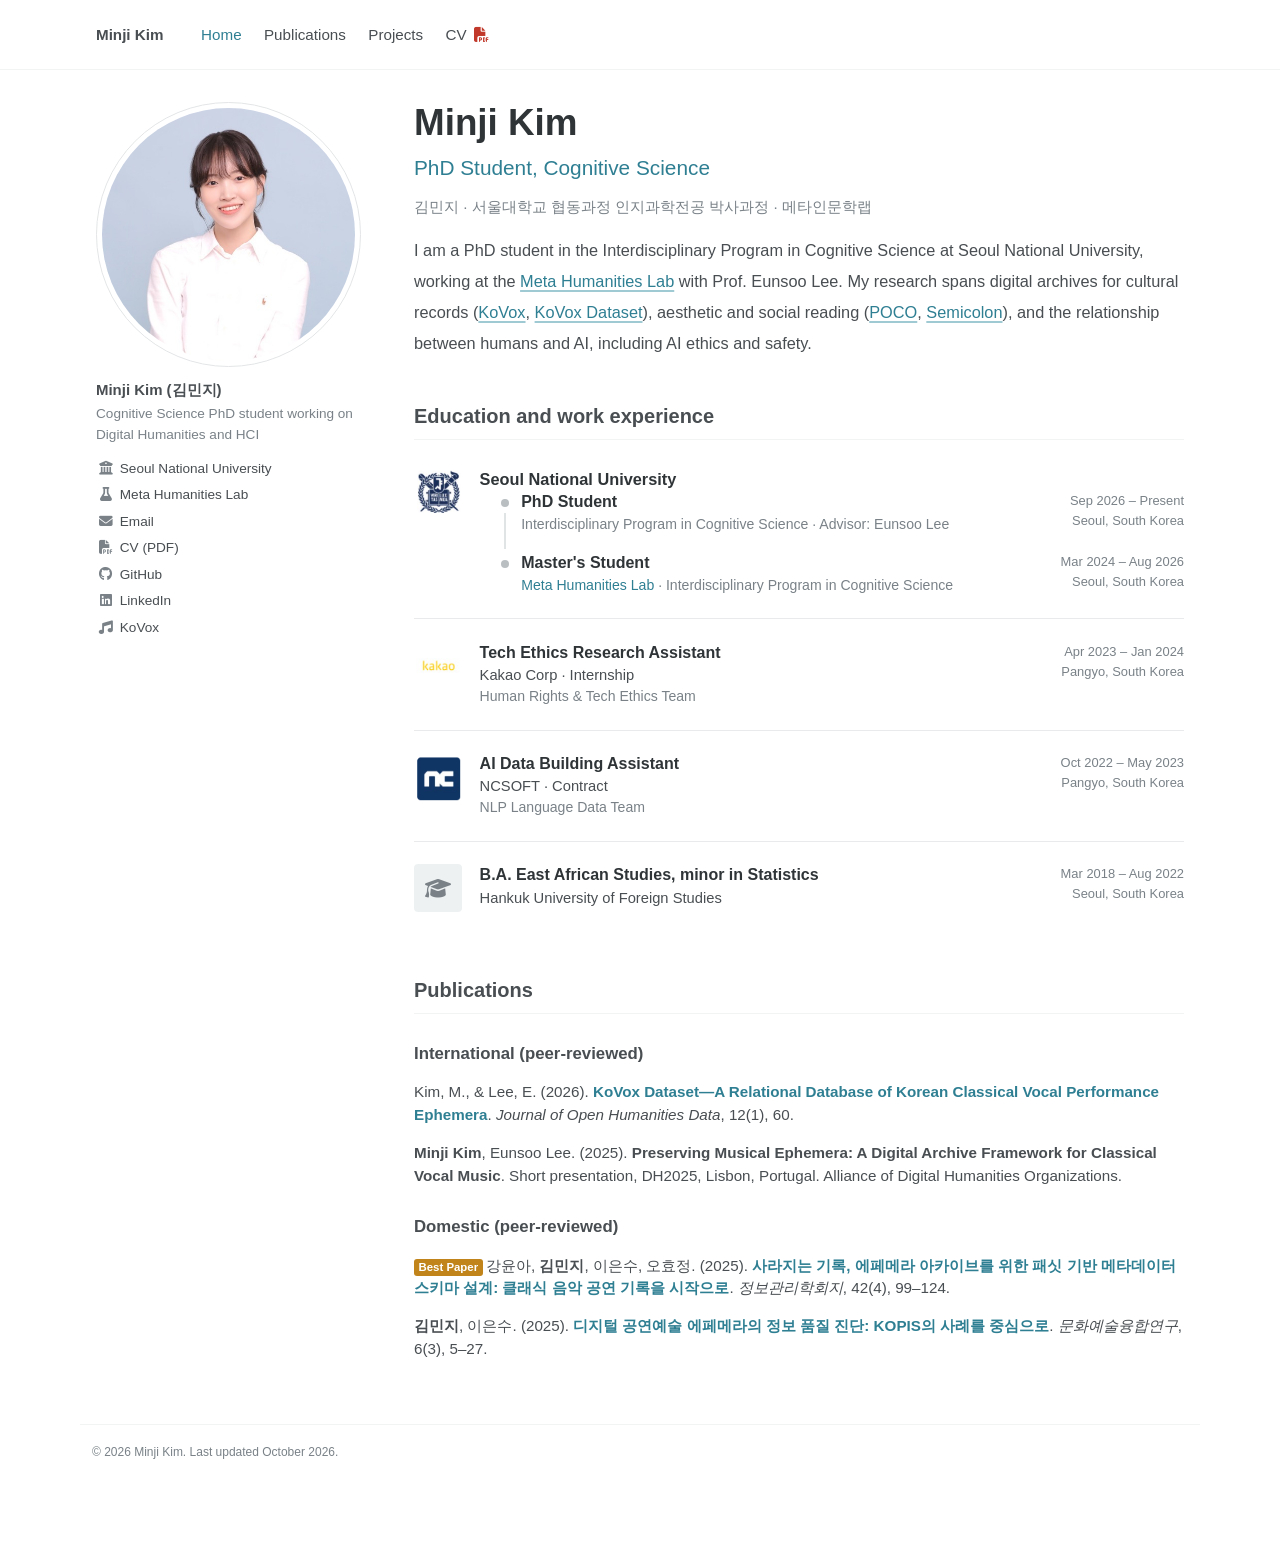
==== commit 6d0c8262: "Remove (online) from DH2025 presentation Co-Authored-By: Claude Opus 5.5 <noreply@anthropic.com>" ====
--- a/index.html
+++ b/index.html
@@ -3,6 +3,7 @@
 <head>
 <meta charset="utf-8">
 <meta name="viewport" content="width=device-width, initial-scale=1">
+<meta name="google-site-verification" content="5RGcWAqRUW1zqJ_a1473kAfyXHXQ6-CA_kGK8iNikps" />
 <title>김민지 Minji Kim | 서울대학교 인지과학 · 메타인문학랩</title>
 <meta name="description" content="김민지(Minji Kim) — 서울대학교 협동과정 인지과학전공 박사과정, 메타인문학랩(Meta Humanities Lab). 디지털 인문학, HCI, 공연예술 에페메라 아카이브(KoVox), 사람과 AI를 연구합니다. PhD student in Cognitive Science at Seoul National University.">
 <meta name="keywords" content="김민지, Minji Kim, 서울대학교, 서울대 인지과학, 인지과학 김민지, 협동과정 인지과학전공, 메타인문학랩, 메타휴머니티즈랩, Meta Humanities Lab, 디지털 인문학, Digital Humanities, HCI, KoVox, POCO">
@@ -92,7 +93,7 @@
 <h3>International (peer-reviewed)</h3>
 
 <p>Kim, M., &amp; Lee, E. (2026). <a href="https://doi.org/10.5334/johd.417" target="_blank" rel="noopener"><strong>KoVox Dataset—A Relational Database of Korean Classical Vocal Performance Ephemera</strong></a>. <em>Journal of Open Humanities Data</em>, 12(1), 60.</p>
-<p><strong>Minji Kim</strong>, Eunsoo Lee. (2025). <strong>Preserving Musical Ephemera: A Digital Archive Framework for Classical Vocal Music</strong>. Short presentation, DH2025, Lisbon, Portugal (online). Alliance of Digital Humanities Organizations.</p>
+<p><strong>Minji Kim</strong>, Eunsoo Lee. (2025). <strong>Preserving Musical Ephemera: A Digital Archive Framework for Classical Vocal Music</strong>. Short presentation, DH2025, Lisbon, Portugal. Alliance of Digital Humanities Organizations.</p>
 <h3>Domestic (peer-reviewed)</h3>
 
 <p><span class="badge">Best Paper</span>강윤아, <strong>김민지</strong>, 이은수, 오효정. (2025). <a href="https://doi.org/10.3743/KOSIM.2025.42.4.099" target="_blank" rel="noopener"><strong>사라지는 기록, 에페메라 아카이브를 위한 패싯 기반 메타데이터 스키마 설계: 클래식 음악 공연 기록을 시작으로</strong></a>. <em>정보관리학회지</em>, 42(4), 99–124.</p>
